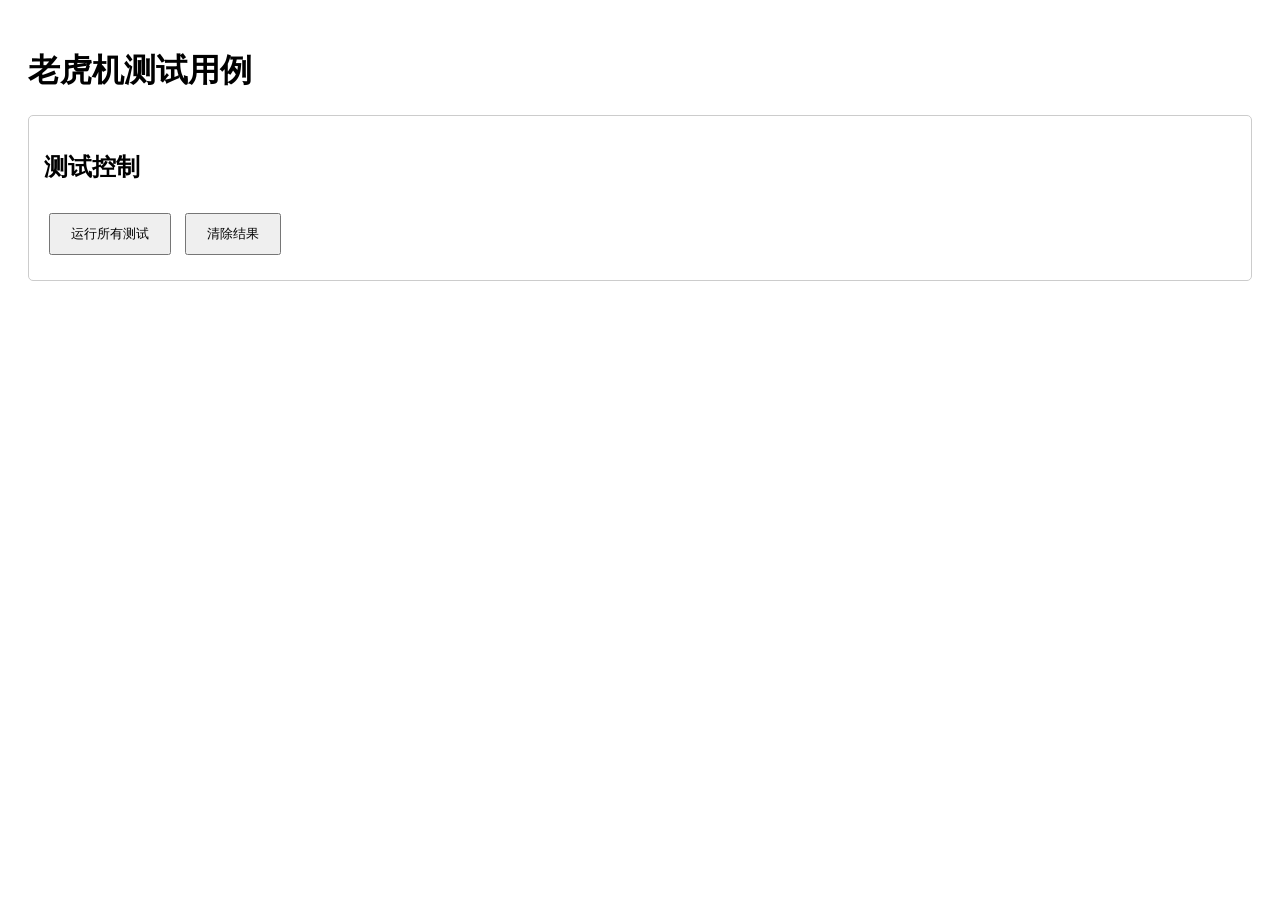
==== test.html @ eda8bd8f "测试" ====
<!DOCTYPE html>
<html lang="zh-CN">
<head>
    <meta charset="UTF-8">
    <meta name="viewport" content="width=device-width, initial-scale=1.0">
    <title>老虎机测试用例</title>
    <style>
        body { font-family: Arial, sans-serif; padding: 20px; }
        .test-section { margin: 20px 0; padding: 15px; border: 1px solid #ccc; border-radius: 5px; }
        .test-result { margin: 10px 0; padding: 10px; border-radius: 3px; }
        .pass { background-color: #d4edda; color: #155724; }
        .fail { background-color: #f8d7da; color: #721c24; }
        button { padding: 10px 20px; margin: 10px 5px; cursor: pointer; }
        #test-output { margin-top: 20px; }
    </style>
</head>
<body>
    <h1>老虎机测试用例</h1>
    
    <div class="test-section">
        <h2>测试控制</h2>
        <button onclick="runAllTests()">运行所有测试</button>
        <button onclick="clearResults()">清除结果</button>
    </div>

    <div id="test-output"></div>

    <script>
        // 测试环境模拟
        let testMoney = 0;
        let testResults = [];

        // 从原代码复制的奖励逻辑
        const reelContents = ["😂", "😍", "😅", "🤔", "😜", "🤐", "😱", "😵"];

        // 计算奖励的函数
        function calculateWin(amountMatching, symbol) {
            let winAmount = 1 + reelContents.indexOf(symbol);
            if (amountMatching == 3) winAmount *= 100;
            return winAmount;
        }

        // 测试结果显示
        function addTestResult(testName, passed, message) {
            testResults.push({ testName, passed, message });
            const output = document.getElementById('test-output');
            const resultDiv = document.createElement('div');
            resultDiv.className = `test-result ${passed ? 'pass' : 'fail'}`;
            resultDiv.innerHTML = `<strong>${testName}</strong>: ${passed ? '通过' : '失败'} - ${message}`;
            output.appendChild(resultDiv);
        }

        function clearResults() {
            testResults = [];
            document.getElementById('test-output').innerHTML = '';
        }

        // 测试用例1: 测试所有二连情况的奖励值
        function testAllDoubles() {
            console.log('测试所有二连情况...');
            let allPassed = true;
            
            reelContents.forEach((symbol, index) => {
                const expectedWin = index + 1;
                const actualWin = calculateWin(2, symbol);
                const passed = expectedWin === actualWin;
                allPassed = allPassed && passed;
                addTestResult(
                    `二连测试 - ${symbol}`,
                    passed,
                    `期望: ${expectedWin}, 实际: ${actualWin}`
                );
            });
            
            return allPassed;
        }

        // 测试用例2: 测试所有三连情况的奖励值
        function testAllTriples() {
            console.log('测试所有三连情况...');
            let allPassed = true;
            
            reelContents.forEach((symbol, index) => {
                const expectedWin = (index + 1) * 100;
                const actualWin = calculateWin(3, symbol);
                const passed = expectedWin === actualWin;
                allPassed = allPassed && passed;
                addTestResult(
                    `三连测试 - ${symbol}`,
                    passed,
                    `期望: ${expectedWin}, 实际: ${actualWin}`
                );
            });
            
            return allPassed;
        }

        // 测试用例3: 测试金额归零时能否继续旋转
        function testSpinWhenMoneyIsZero() {
            console.log('测试金额归零时旋转限制...');
            
            // 模拟startSpin函数的逻辑
            function mockStartSpin(money, spinning) {
                return !spinning && money > 0;
            }
            
            const testCases = [
                { money: 100, spinning: false, expected: true, desc: '有余额未旋转时' },
                { money: 1, spinning: false, expected: true, desc: '余额为1未旋转时' },
                { money: 0, spinning: false, expected: false, desc: '余额为0未旋转时' },
                { money: 100, spinning: true, expected: false, desc: '有余额正在旋转时' },
                { money: 0, spinning: true, expected: false, desc: '余额为0正在旋转时' }
            ];
            
            let allPassed = true;
            testCases.forEach(test => {
                const result = mockStartSpin(test.money, test.spinning);
                const passed = result === test.expected;
                allPassed = allPassed && passed;
                addTestResult(
                    `旋转限制测试 - ${test.desc}`,
                    passed,
                    `金额: ${test.money}, 旋转中: ${test.spinning}, 期望: ${test.expected}, 实际: ${result}`
                );
            });
            
            return allPassed;
        }

        // 运行所有测试
        function runAllTests() {
            clearResults();
            console.log('开始运行所有测试...');
            
            let allTestsPassed = true;
            
            allTestsPassed = testAllDoubles() && allTestsPassed;
            allTestsPassed = testAllTriples() && allTestsPassed;
            allTestsPassed = testSpinWhenMoneyIsZero() && allTestsPassed;
            
            const summary = document.createElement('div');
            summary.style.marginTop = '20px';
            summary.style.padding = '15px';
            summary.style.backgroundColor = allTestsPassed ? '#d4edda' : '#f8d7da';
            summary.style.borderRadius = '5px';
            summary.innerHTML = `<h3>测试总结: ${allTestsPassed ? '所有测试通过!' : '部分测试失败!'}</h3>
                                <p>共 ${testResults.length} 个测试用例</p>`;
            document.getElementById('test-output').appendChild(summary);
            
            console.log('测试完成!');
        }
    </script>
</body>
</html>
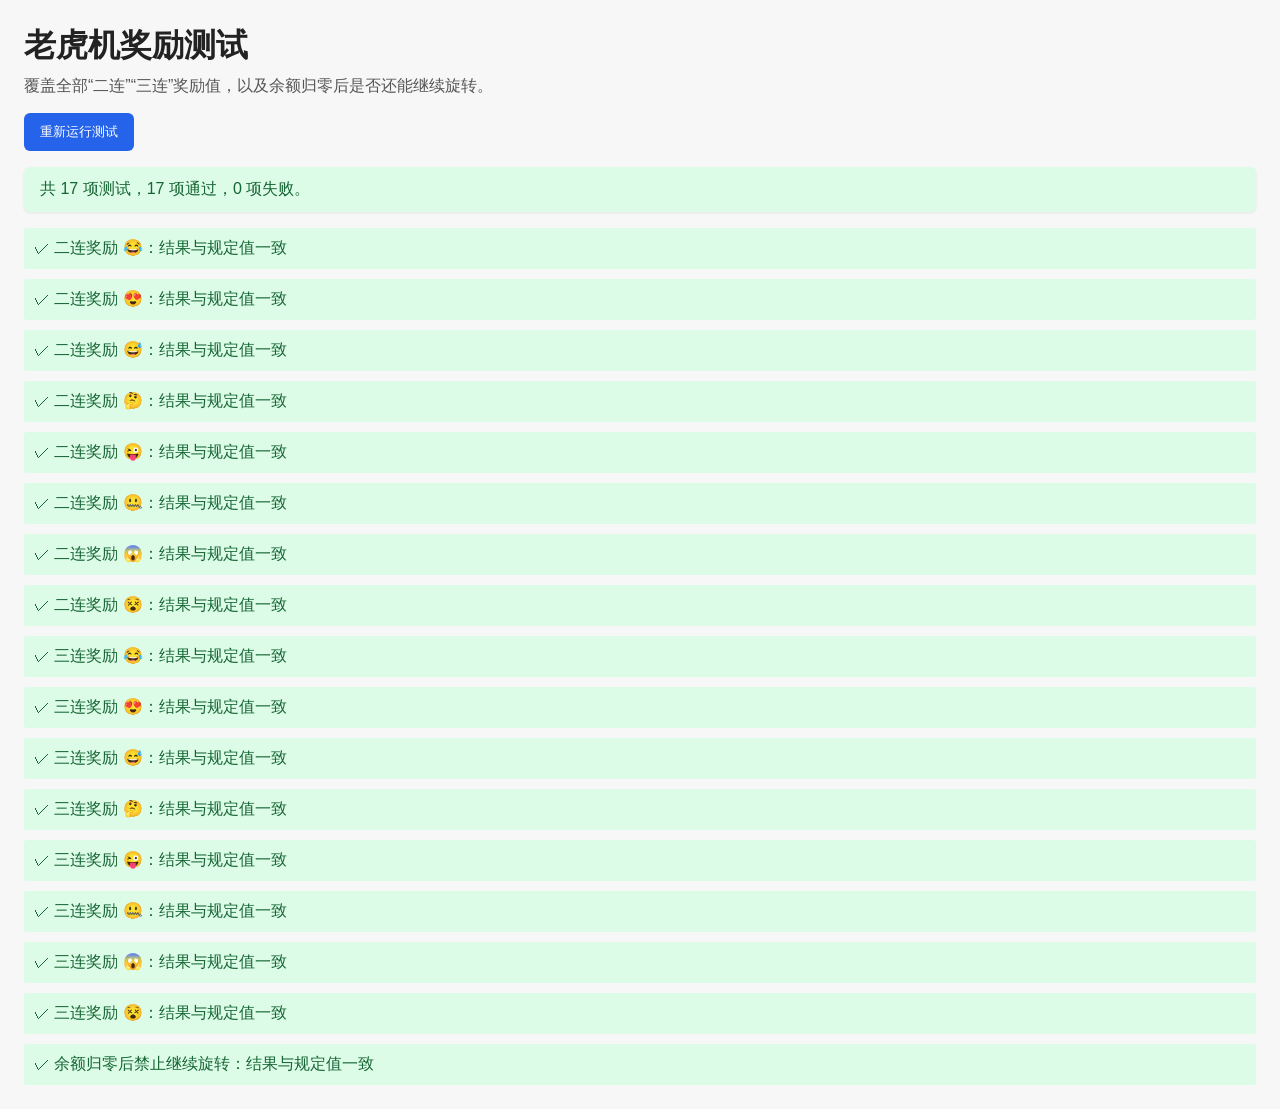
==== commit 94942f41: "测试" ====
--- a/test.html
+++ b/test.html
@@ -1,154 +1,244 @@
-<!DOCTYPE html>
+<!doctype html>
 <html lang="zh-CN">
 <head>
-    <meta charset="UTF-8">
-    <meta name="viewport" content="width=device-width, initial-scale=1.0">
-    <title>老虎机测试用例</title>
-    <style>
-        body { font-family: Arial, sans-serif; padding: 20px; }
-        .test-section { margin: 20px 0; padding: 15px; border: 1px solid #ccc; border-radius: 5px; }
-        .test-result { margin: 10px 0; padding: 10px; border-radius: 3px; }
-        .pass { background-color: #d4edda; color: #155724; }
-        .fail { background-color: #f8d7da; color: #721c24; }
-        button { padding: 10px 20px; margin: 10px 5px; cursor: pointer; }
-        #test-output { margin-top: 20px; }
-    </style>
+  <meta charset="utf-8">
+  <meta name="viewport" content="width=device-width,initial-scale=1">
+  <title>老虎机奖励测试</title>
+  <style>
+    body { font-family: Arial, sans-serif; margin: 24px; color: #222; background: #f7f7f7; }
+    h1 { margin-bottom: 8px; }
+    p { margin-top: 0; color: #555; }
+    button { padding: 10px 16px; border: 0; border-radius: 6px; background: #2563eb; color: #fff; cursor: pointer; }
+    button:hover { background: #1d4ed8; }
+    .summary { margin: 16px 0; padding: 12px 16px; border-radius: 6px; background: #fff; box-shadow: 0 1px 3px rgba(0, 0, 0, 0.08); }
+    .test-result { margin: 10px 0; padding: 10px; border-radius: 3px; }
+    .pass { background: #dcfce7; color: #166534; }
+    .fail { background: #fee2e2; color: #991b1b; }
+    .fixture { position: absolute; left: -9999px; top: 0; }
+    .reel-item.win, .prize-item.active { outline: 2px solid #2563eb; }
+  </style>
+  <script>
+    class FakeGain {
+      constructor() {
+        this.gain = {
+          setValueAtTime() {}
+        };
+      }
+
+      connect() {}
+    }
+
+    class FakeOscillator {
+      constructor() {
+        this.type = "square";
+        this.frequency = {
+          setValueAtTime() {}
+        };
+        this.onended = null;
+      }
+
+      connect() {}
+      start() {}
+      stop() {
+        if (this.onended) {
+          setTimeout(() => this.onended(), 0);
+        }
+      }
+    }
+
+    class FakeAudioContext {
+      constructor() {
+        this.currentTime = 0;
+        this.destination = {};
+      }
+
+      createGain() {
+        return new FakeGain();
+      }
+
+      createOscillator() {
+        return new FakeOscillator();
+      }
+    }
+
+    window.AudioContext = FakeAudioContext;
+    window.webkitAudioContext = FakeAudioContext;
+  </script>
 </head>
 <body>
-    <h1>老虎机测试用例</h1>
-    
-    <div class="test-section">
-        <h2>测试控制</h2>
-        <button onclick="runAllTests()">运行所有测试</button>
-        <button onclick="clearResults()">清除结果</button>
+  <h1>老虎机奖励测试</h1>
+  <p>覆盖全部“二连”“三连”奖励值，以及余额归零后是否还能继续旋转。</p>
+  <button id="rerun" type="button">重新运行测试</button>
+  <div id="summary" class="summary">等待测试开始...</div>
+  <div id="results"></div>
+
+  <div class="fixture">
+    <div class="money-container">
+      <div id="money">100</div>
+      <div class="changes"></div>
     </div>
-
-    <div id="test-output"></div>
-
-    <script>
-        // 测试环境模拟
-        let testMoney = 0;
-        let testResults = [];
-
-        // 从原代码复制的奖励逻辑
-        const reelContents = ["😂", "😍", "😅", "🤔", "😜", "🤐", "😱", "😵"];
-
-        // 计算奖励的函数
-        function calculateWin(amountMatching, symbol) {
-            let winAmount = 1 + reelContents.indexOf(symbol);
-            if (amountMatching == 3) winAmount *= 100;
-            return winAmount;
+    <div class="play-area">
+      <div class="reel-container"></div>
+      <div class="reel-container"></div>
+      <div class="reel-container"></div>
+    </div>
+    <div class="prize-table">
+      <div class="doubles"></div>
+      <div class="triples"></div>
+    </div>
+  </div>
+
+  <script src="script.js"></script>
+  <script>
+    const summaryElement = document.querySelector("#summary");
+    const resultsElement = document.querySelector("#results");
+
+    playNote = () => Promise.resolve();
+    playWinChime = () => {};
+    addToMoney = amount => {
+      updateMoney(amount);
+    };
+
+    const createReelItem = symbol => {
+      const item = document.createElement("div");
+      item.className = "reel-item active";
+      item.innerText = symbol;
+      return item;
+    };
+
+    const setMoneyValue = value => {
+      money = value;
+      document.querySelector("#money").innerText = value;
+    };
+
+    const clearRoundState = () => {
+      document.querySelector(".changes").innerHTML = "";
+      document.querySelectorAll(".prize-item.active").forEach(item => item.classList.remove("active"));
+      document.querySelectorAll(".reel-item.win").forEach(item => item.classList.remove("win"));
+      spinning = false;
+      spinningReels.length = 0;
+    };
+
+    const setMiddleRow = symbols => {
+      reelContainers.forEach((reel, reelIndex) => {
+        reel.innerHTML = "";
+        const targetSymbol = symbols[reelIndex];
+        const symbolIndex = reelContents.indexOf(targetSymbol);
+        const upperSymbol = reelContents[(symbolIndex + 1) % reelContents.length];
+        const lowerSymbol = reelContents[(symbolIndex + 2) % reelContents.length];
+        reel.append(createReelItem(upperSymbol), createReelItem(targetSymbol), createReelItem(lowerSymbol));
+      });
+    };
+
+    const currentMiddleRow = () => Array.from(reelContainers).map(reel => reel.children[1].innerText);
+
+    const activePrizeAttributes = selector => Array.from(document.querySelectorAll(`${selector} .prize-item.active`)).map(item => item.getAttribute("win-attr"));
+
+    const assert = (condition, message) => {
+      if (!condition) {
+        throw new Error(message);
+      }
+    };
+
+    const logResult = (name, passed, details) => {
+      const result = document.createElement("div");
+      result.className = `test-result ${passed ? "pass" : "fail"}`;
+      result.innerText = `${passed ? "✓" : "✗"} ${name}：${details}`;
+      resultsElement.append(result);
+    };
+
+    const runDoubleCase = (symbol, index) => {
+      clearRoundState();
+      setMoneyValue(0);
+      const otherSymbol = reelContents[(index + 1) % reelContents.length];
+      setMiddleRow([symbol, symbol, otherSymbol]);
+      findWins();
+
+      const expectedReward = index + 1;
+      const activeDoubles = activePrizeAttributes(".doubles");
+
+      assert(money === expectedReward, `奖励应为 ${expectedReward}，实际为 ${money}`);
+      assert(document.querySelectorAll(".reel-item.win").length === 2, "二连时应只有 2 个中奖格子高亮");
+      assert(activeDoubles.length === 1, "二连奖表应只高亮 1 项");
+      assert(activeDoubles[0] === `${symbol}${symbol}`, "二连高亮奖项与中奖符号不一致");
+      assert(activePrizeAttributes(".triples").length === 0, "二连时不应高亮三连奖项");
+    };
+
+    const runTripleCase = (symbol, index) => {
+      clearRoundState();
+      setMoneyValue(0);
+      setMiddleRow([symbol, symbol, symbol]);
+      findWins();
+
+      const expectedReward = (index + 1) * 100;
+      const activeTriples = activePrizeAttributes(".triples");
+
+      assert(money === expectedReward, `奖励应为 ${expectedReward}，实际为 ${money}`);
+      assert(document.querySelectorAll(".reel-item.win").length === 3, "三连时应有 3 个中奖格子高亮");
+      assert(activeTriples.length === 1, "三连奖表应只高亮 1 项");
+      assert(activeTriples[0] === `${symbol}${symbol}${symbol}`, "三连高亮奖项与中奖符号不一致");
+      assert(activePrizeAttributes(".doubles").length === 0, "三连时不应高亮二连奖项");
+    };
+
+    const runZeroMoneySpinCase = () => {
+      clearRoundState();
+      setMoneyValue(0);
+      setMiddleRow([reelContents[0], reelContents[1], reelContents[2]]);
+      const beforeRow = JSON.stringify(currentMiddleRow());
+      const beforeChanges = document.querySelector(".changes").children.length;
+
+      startSpin();
+
+      assert(money === 0, `余额为 0 时不应扣费，实际余额为 ${money}`);
+      assert(spinning === false, "余额为 0 时不应进入旋转状态");
+      assert(spinningReels.length === 0, "余额为 0 时不应登记任何旋转中的滚轮");
+      assert(JSON.stringify(currentMiddleRow()) === beforeRow, "余额为 0 时滚轮内容不应变化");
+      assert(document.querySelector(".changes").children.length === beforeChanges, "余额为 0 时不应新增扣费记录");
+    };
+
+    const runTests = () => {
+      resultsElement.innerHTML = "";
+      let passed = 0;
+      let failed = 0;
+
+      const testCases = [];
+
+      reelContents.forEach((symbol, index) => {
+        testCases.push({
+          name: `二连奖励 ${symbol}`,
+          execute: () => runDoubleCase(symbol, index)
+        });
+      });
+
+      reelContents.forEach((symbol, index) => {
+        testCases.push({
+          name: `三连奖励 ${symbol}`,
+          execute: () => runTripleCase(symbol, index)
+        });
+      });
+
+      testCases.push({
+        name: "余额归零后禁止继续旋转",
+        execute: runZeroMoneySpinCase
+      });
+
+      testCases.forEach(testCase => {
+        try {
+          testCase.execute();
+          passed += 1;
+          logResult(testCase.name, true, "结果与规定值一致");
+        } catch (error) {
+          failed += 1;
+          logResult(testCase.name, false, error.message);
         }
-
-        // 测试结果显示
-        function addTestResult(testName, passed, message) {
-            testResults.push({ testName, passed, message });
-            const output = document.getElementById('test-output');
-            const resultDiv = document.createElement('div');
-            resultDiv.className = `test-result ${passed ? 'pass' : 'fail'}`;
-            resultDiv.innerHTML = `<strong>${testName}</strong>: ${passed ? '通过' : '失败'} - ${message}`;
-            output.appendChild(resultDiv);
-        }
-
-        function clearResults() {
-            testResults = [];
-            document.getElementById('test-output').innerHTML = '';
-        }
-
-        // 测试用例1: 测试所有二连情况的奖励值
-        function testAllDoubles() {
-            console.log('测试所有二连情况...');
-            let allPassed = true;
-            
-            reelContents.forEach((symbol, index) => {
-                const expectedWin = index + 1;
-                const actualWin = calculateWin(2, symbol);
-                const passed = expectedWin === actualWin;
-                allPassed = allPassed && passed;
-                addTestResult(
-                    `二连测试 - ${symbol}`,
-                    passed,
-                    `期望: ${expectedWin}, 实际: ${actualWin}`
-                );
-            });
-            
-            return allPassed;
-        }
-
-        // 测试用例2: 测试所有三连情况的奖励值
-        function testAllTriples() {
-            console.log('测试所有三连情况...');
-            let allPassed = true;
-            
-            reelContents.forEach((symbol, index) => {
-                const expectedWin = (index + 1) * 100;
-                const actualWin = calculateWin(3, symbol);
-                const passed = expectedWin === actualWin;
-                allPassed = allPassed && passed;
-                addTestResult(
-                    `三连测试 - ${symbol}`,
-                    passed,
-                    `期望: ${expectedWin}, 实际: ${actualWin}`
-                );
-            });
-            
-            return allPassed;
-        }
-
-        // 测试用例3: 测试金额归零时能否继续旋转
-        function testSpinWhenMoneyIsZero() {
-            console.log('测试金额归零时旋转限制...');
-            
-            // 模拟startSpin函数的逻辑
-            function mockStartSpin(money, spinning) {
-                return !spinning && money > 0;
-            }
-            
-            const testCases = [
-                { money: 100, spinning: false, expected: true, desc: '有余额未旋转时' },
-                { money: 1, spinning: false, expected: true, desc: '余额为1未旋转时' },
-                { money: 0, spinning: false, expected: false, desc: '余额为0未旋转时' },
-                { money: 100, spinning: true, expected: false, desc: '有余额正在旋转时' },
-                { money: 0, spinning: true, expected: false, desc: '余额为0正在旋转时' }
-            ];
-            
-            let allPassed = true;
-            testCases.forEach(test => {
-                const result = mockStartSpin(test.money, test.spinning);
-                const passed = result === test.expected;
-                allPassed = allPassed && passed;
-                addTestResult(
-                    `旋转限制测试 - ${test.desc}`,
-                    passed,
-                    `金额: ${test.money}, 旋转中: ${test.spinning}, 期望: ${test.expected}, 实际: ${result}`
-                );
-            });
-            
-            return allPassed;
-        }
-
-        // 运行所有测试
-        function runAllTests() {
-            clearResults();
-            console.log('开始运行所有测试...');
-            
-            let allTestsPassed = true;
-            
-            allTestsPassed = testAllDoubles() && allTestsPassed;
-            allTestsPassed = testAllTriples() && allTestsPassed;
-            allTestsPassed = testSpinWhenMoneyIsZero() && allTestsPassed;
-            
-            const summary = document.createElement('div');
-            summary.style.marginTop = '20px';
-            summary.style.padding = '15px';
-            summary.style.backgroundColor = allTestsPassed ? '#d4edda' : '#f8d7da';
-            summary.style.borderRadius = '5px';
-            summary.innerHTML = `<h3>测试总结: ${allTestsPassed ? '所有测试通过!' : '部分测试失败!'}</h3>
-                                <p>共 ${testResults.length} 个测试用例</p>`;
-            document.getElementById('test-output').appendChild(summary);
-            
-            console.log('测试完成!');
-        }
-    </script>
+      });
+
+      summaryElement.innerText = `共 ${testCases.length} 项测试，${passed} 项通过，${failed} 项失败。`;
+      summaryElement.className = `summary ${failed === 0 ? "pass" : "fail"}`;
+    };
+
+    document.querySelector("#rerun").addEventListener("click", runTests);
+    runTests();
+  </script>
 </body>
 </html>
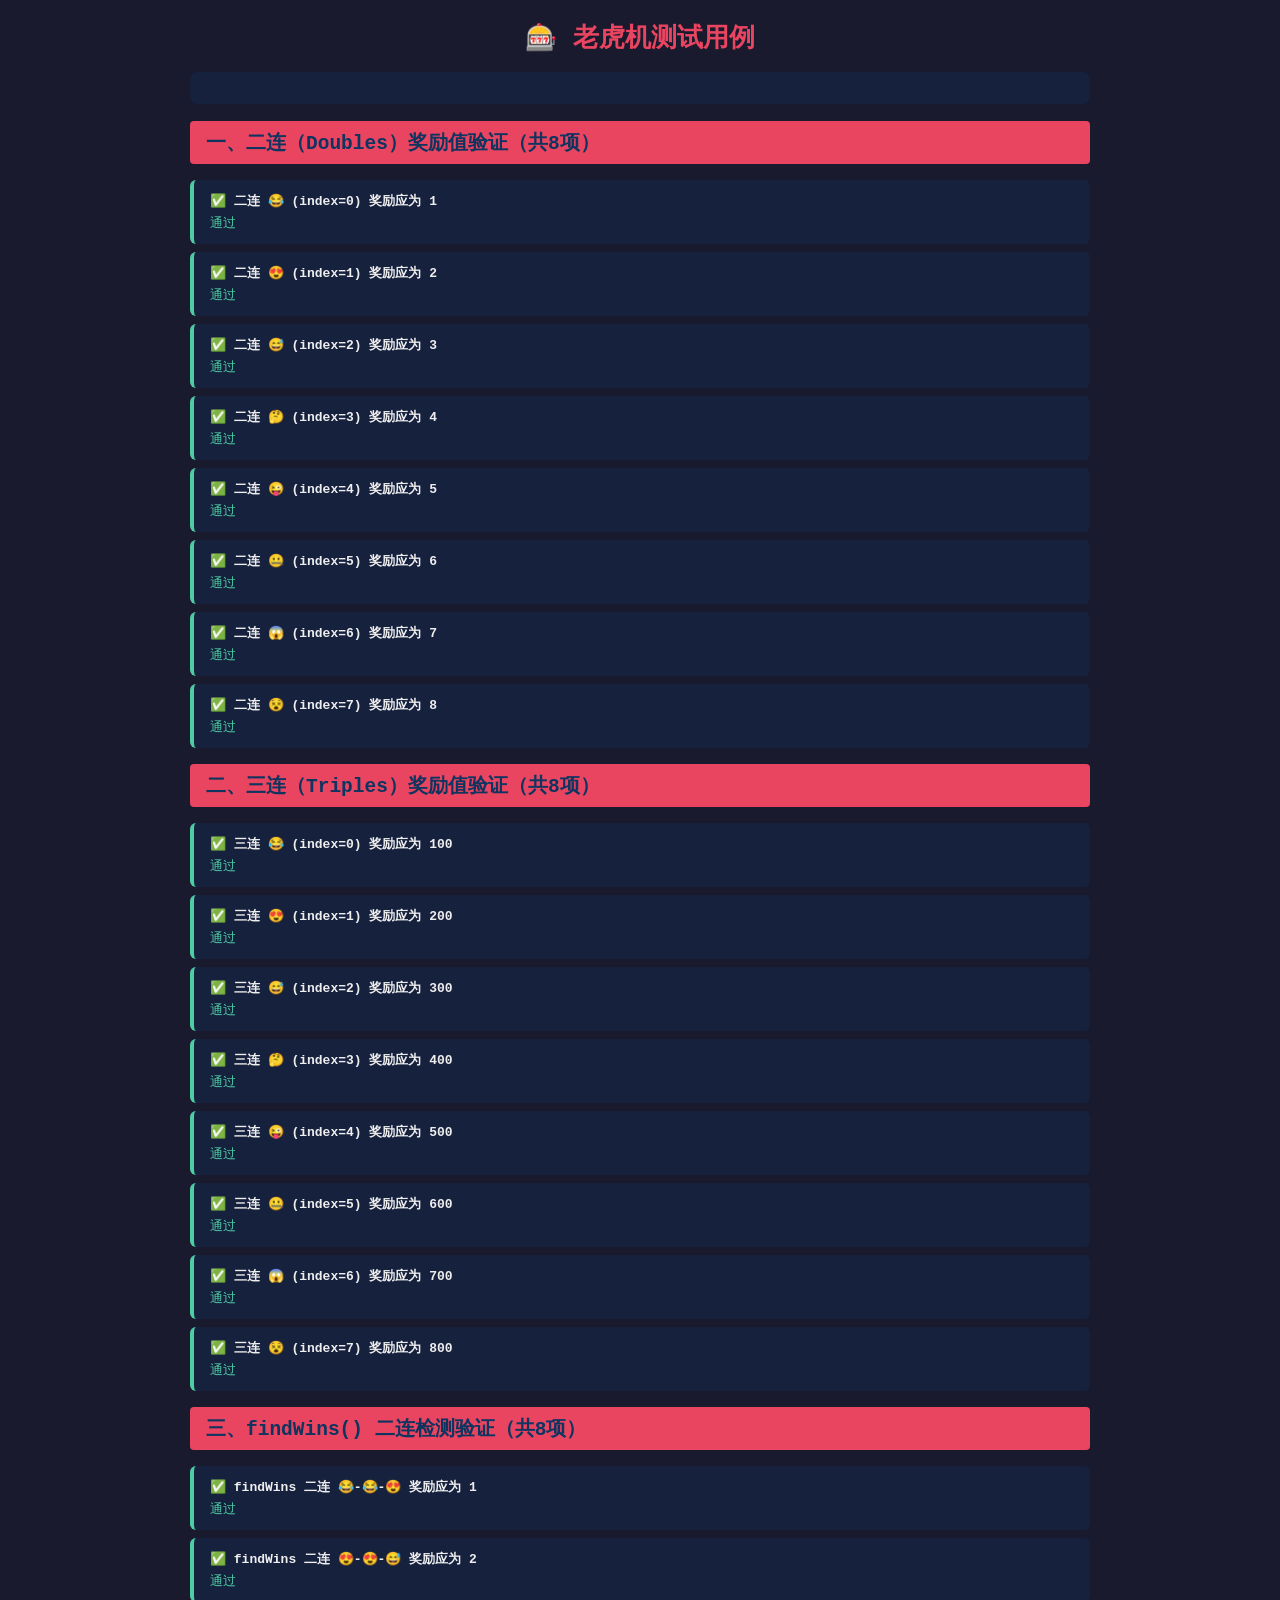
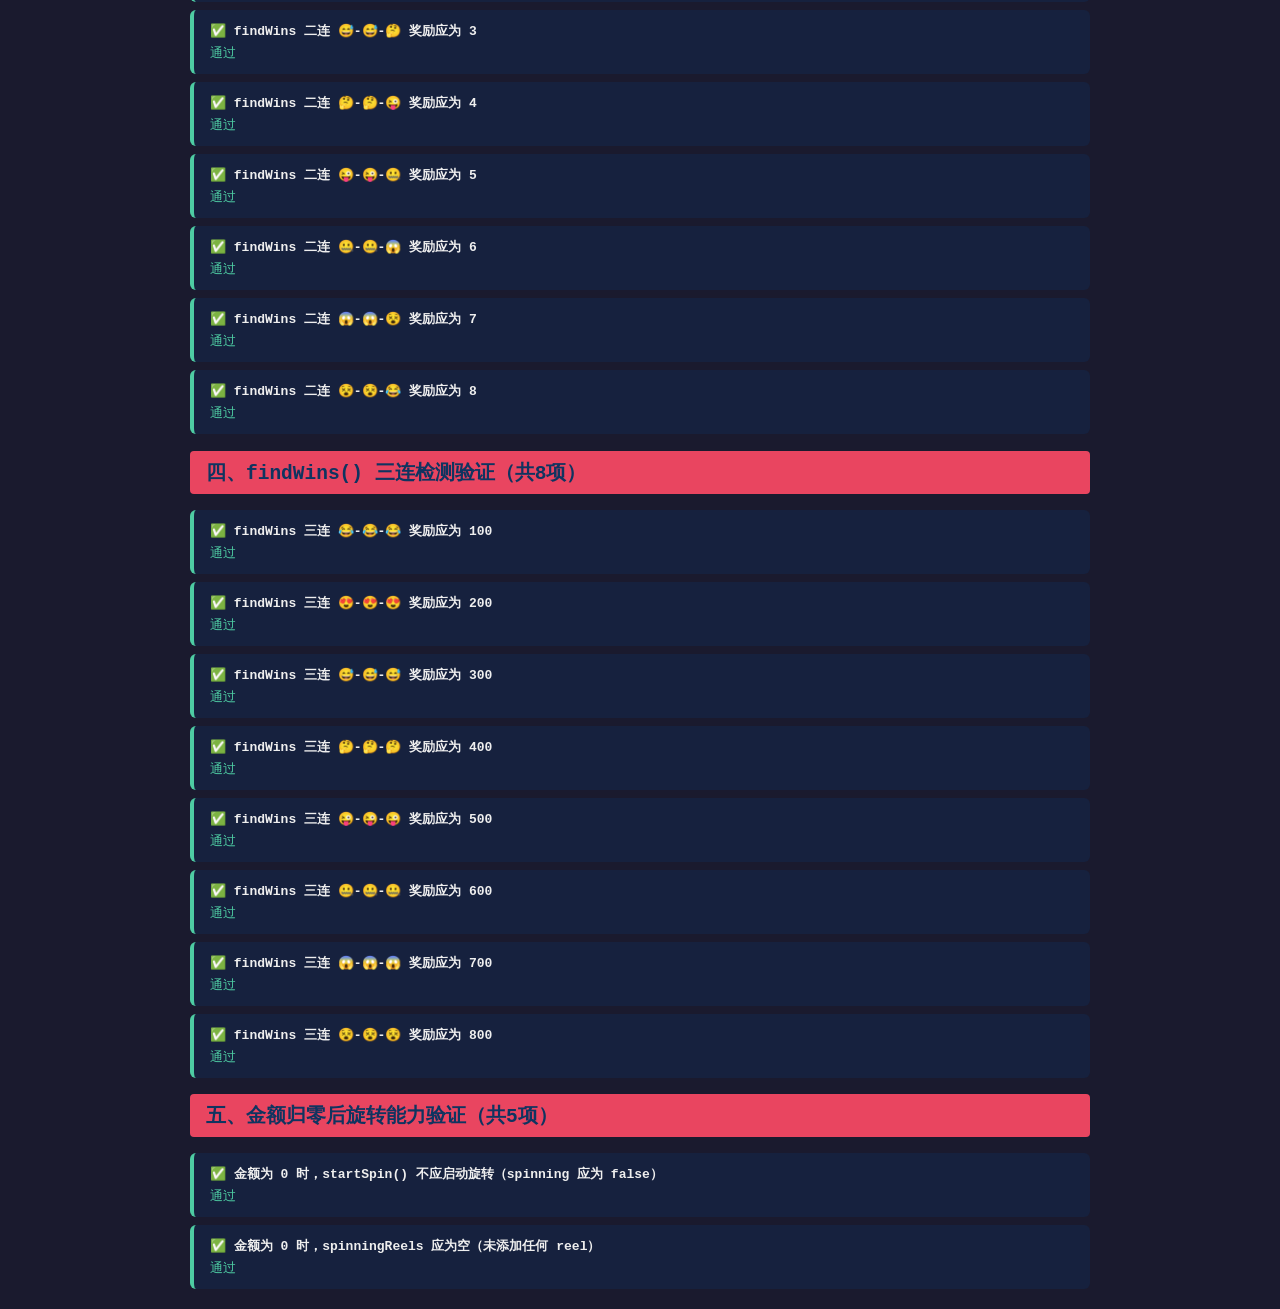
==== commit aceac5d6: "test" ====
--- a/test.html
+++ b/test.html
@@ -3,242 +3,348 @@
 <head>
   <meta charset="utf-8">
   <meta name="viewport" content="width=device-width,initial-scale=1">
-  <title>老虎机奖励测试</title>
+  <title>老虎机测试用例</title>
   <style>
-    body { font-family: Arial, sans-serif; margin: 24px; color: #222; background: #f7f7f7; }
-    h1 { margin-bottom: 8px; }
-    p { margin-top: 0; color: #555; }
-    button { padding: 10px 16px; border: 0; border-radius: 6px; background: #2563eb; color: #fff; cursor: pointer; }
-    button:hover { background: #1d4ed8; }
-    .summary { margin: 16px 0; padding: 12px 16px; border-radius: 6px; background: #fff; box-shadow: 0 1px 3px rgba(0, 0, 0, 0.08); }
-    .test-result { margin: 10px 0; padding: 10px; border-radius: 3px; }
-    .pass { background: #dcfce7; color: #166534; }
-    .fail { background: #fee2e2; color: #991b1b; }
-    .fixture { position: absolute; left: -9999px; top: 0; }
-    .reel-item.win, .prize-item.active { outline: 2px solid #2563eb; }
+    body { font-family: monospace; max-width: 900px; margin: 20px auto; padding: 0 20px; background: #1a1a2e; color: #eee; }
+    h1 { color: #e94560; text-align: center; }
+    h2 { color: #0f3460; background: #e94560; padding: 8px 16px; border-radius: 4px; }
+    .summary { background: #16213e; padding: 16px; border-radius: 8px; margin: 16px 0; }
+    .summary .pass { color: #4ecca3; }
+    .summary .fail { color: #e94560; }
+    .test-case { background: #16213e; margin: 8px 0; padding: 12px 16px; border-radius: 6px; border-left: 4px solid #555; }
+    .test-case.pass { border-left-color: #4ecca3; }
+    .test-case.fail { border-left-color: #e94560; }
+    .test-case .name { font-weight: bold; }
+    .test-case .result { margin-top: 4px; }
+    .test-case .pass-text { color: #4ecca3; }
+    .test-case .fail-text { color: #e94560; }
+    .test-case .detail { color: #aaa; font-size: 0.9em; margin-top: 4px; }
+    table { width: 100%; border-collapse: collapse; margin: 12px 0; }
+    th, td { border: 1px solid #333; padding: 8px 12px; text-align: center; }
+    th { background: #0f3460; }
+    td.pass-cell { background: #1a3a2a; }
+    td.fail-cell { background: #3a1a1a; }
+    .hidden { display: none; }
+    pre { background: #0f3460; padding: 12px; border-radius: 4px; overflow-x: auto; white-space: pre-wrap; }
   </style>
-  <script>
-    class FakeGain {
-      constructor() {
-        this.gain = {
-          setValueAtTime() {}
-        };
-      }
-
-      connect() {}
-    }
-
-    class FakeOscillator {
-      constructor() {
-        this.type = "square";
-        this.frequency = {
-          setValueAtTime() {}
-        };
-        this.onended = null;
-      }
-
-      connect() {}
-      start() {}
-      stop() {
-        if (this.onended) {
-          setTimeout(() => this.onended(), 0);
-        }
-      }
-    }
-
-    class FakeAudioContext {
-      constructor() {
-        this.currentTime = 0;
-        this.destination = {};
-      }
-
-      createGain() {
-        return new FakeGain();
-      }
-
-      createOscillator() {
-        return new FakeOscillator();
-      }
-    }
-
-    window.AudioContext = FakeAudioContext;
-    window.webkitAudioContext = FakeAudioContext;
-  </script>
 </head>
 <body>
-  <h1>老虎机奖励测试</h1>
-  <p>覆盖全部“二连”“三连”奖励值，以及余额归零后是否还能继续旋转。</p>
-  <button id="rerun" type="button">重新运行测试</button>
-  <div id="summary" class="summary">等待测试开始...</div>
-  <div id="results"></div>
-
-  <div class="fixture">
-    <div class="money-container">
-      <div id="money">100</div>
-      <div class="changes"></div>
-    </div>
+
+<h1>🎰 老虎机测试用例</h1>
+
+<div class="summary" id="summary"></div>
+
+<div id="results"></div>
+
+<div class="hidden" id="game-dom">
+  <div class="container">
+    <div id="money">100</div>
+    <div class="changes"></div>
     <div class="play-area">
       <div class="reel-container"></div>
       <div class="reel-container"></div>
       <div class="reel-container"></div>
     </div>
-    <div class="prize-table">
-      <div class="doubles"></div>
-      <div class="triples"></div>
+    <div class="info">
+      <div class="prize-table">
+        <div class="doubles"></div>
+        <div class="triples"></div>
+      </div>
     </div>
   </div>
-
-  <script src="script.js"></script>
-  <script>
-    const summaryElement = document.querySelector("#summary");
-    const resultsElement = document.querySelector("#results");
-
-    playNote = () => Promise.resolve();
-    playWinChime = () => {};
-    addToMoney = amount => {
-      updateMoney(amount);
-    };
-
-    const createReelItem = symbol => {
-      const item = document.createElement("div");
-      item.className = "reel-item active";
-      item.innerText = symbol;
-      return item;
-    };
-
-    const setMoneyValue = value => {
-      money = value;
-      document.querySelector("#money").innerText = value;
-    };
-
-    const clearRoundState = () => {
-      document.querySelector(".changes").innerHTML = "";
-      document.querySelectorAll(".prize-item.active").forEach(item => item.classList.remove("active"));
-      document.querySelectorAll(".reel-item.win").forEach(item => item.classList.remove("win"));
-      spinning = false;
-      spinningReels.length = 0;
-    };
-
-    const setMiddleRow = symbols => {
-      reelContainers.forEach((reel, reelIndex) => {
-        reel.innerHTML = "";
-        const targetSymbol = symbols[reelIndex];
-        const symbolIndex = reelContents.indexOf(targetSymbol);
-        const upperSymbol = reelContents[(symbolIndex + 1) % reelContents.length];
-        const lowerSymbol = reelContents[(symbolIndex + 2) % reelContents.length];
-        reel.append(createReelItem(upperSymbol), createReelItem(targetSymbol), createReelItem(lowerSymbol));
-      });
-    };
-
-    const currentMiddleRow = () => Array.from(reelContainers).map(reel => reel.children[1].innerText);
-
-    const activePrizeAttributes = selector => Array.from(document.querySelectorAll(`${selector} .prize-item.active`)).map(item => item.getAttribute("win-attr"));
-
-    const assert = (condition, message) => {
-      if (!condition) {
-        throw new Error(message);
+</div>
+
+<script src="script.js"></script>
+<script>
+(function() {
+  let totalTests = 0;
+  let passedTests = 0;
+  let failedTests = 0;
+  let resultsContainer = document.getElementById("results");
+
+  function assert(condition, testName, detail) {
+    totalTests++;
+    let pass = !!condition;
+    if (pass) passedTests++;
+    else failedTests++;
+
+    let div = document.createElement("div");
+    div.className = "test-case " + (pass ? "pass" : "fail");
+    div.innerHTML =
+      '<div class="name">' + (pass ? "✅ " : "❌ ") + testName + "</div>" +
+      '<div class="result ' + (pass ? "pass-text" : "fail-text") + '">' +
+        (pass ? "通过" : "失败") +
+      "</div>" +
+      (detail ? '<div class="detail">' + detail + "</div>" : "");
+    resultsContainer.appendChild(div);
+  }
+
+  function assertEqual(actual, expected, testName) {
+    let pass = actual === expected;
+    let detail = pass ? "" : "期望: " + expected + ", 实际: " + actual;
+    assert(pass, testName, detail);
+  }
+
+  function updateSummary() {
+    let summary = document.getElementById("summary");
+    let allPass = failedTests === 0;
+    summary.innerHTML =
+      '<div>总计: <b>' + totalTests + "</b> 个测试用例</div>" +
+      '<div class="pass">通过: <b>' + passedTests + "</b></div>" +
+      '<div class="fail">失败: <b>' + failedTests + "</b></div>" +
+      '<div style="margin-top:8px;font-size:1.2em;">' +
+        (allPass ? '<span class="pass">🎉 全部测试通过!</span>' : '<span class="fail">⚠️ 存在失败用例</span>') +
+      "</div>";
+  }
+
+  // ============================================================
+  // 准备工作：保存原始 addToMoney，替换为同步版本
+  // ============================================================
+  let originalAddToMoney = addToMoney;
+  addToMoney = function(amount, speed) {
+    updateMoney(amount);
+  };
+
+  let reelContents = ["😂", "😍", "😅", "🤔", "😜", "🤐", "😱", "😵"];
+
+  // ============================================================
+  // 第一部分：验证所有二连（Doubles）奖励值
+  // ============================================================
+  let h2_1 = document.createElement("h2");
+  h2_1.textContent = "一、二连（Doubles）奖励值验证（共8项）";
+  resultsContainer.appendChild(h2_1);
+
+  reelContents.forEach((symbol, index) => {
+    let expectedWin = 1 + index;
+
+    money = 100;
+    win(2, symbol);
+    let actualWin = money - 100;
+
+    assertEqual(
+      actualWin,
+      expectedWin,
+      "二连 " + symbol + " (index=" + index + ") 奖励应为 " + expectedWin
+    );
+  });
+
+  // ============================================================
+  // 第二部分：验证所有三连（Triples）奖励值
+  // ============================================================
+  let h2_2 = document.createElement("h2");
+  h2_2.textContent = "二、三连（Triples）奖励值验证（共8项）";
+  resultsContainer.appendChild(h2_2);
+
+  reelContents.forEach((symbol, index) => {
+    let expectedWin = (1 + index) * 100;
+
+    money = 100;
+    win(3, symbol);
+    let actualWin = money - 100;
+
+    assertEqual(
+      actualWin,
+      expectedWin,
+      "三连 " + symbol + " (index=" + index + ") 奖励应为 " + expectedWin
+    );
+  });
+
+  // ============================================================
+  // 第三部分：验证 findWins() 对二连的检测
+  // ============================================================
+  let h2_3 = document.createElement("h2");
+  h2_3.textContent = "三、findWins() 二连检测验证（共8项）";
+  resultsContainer.appendChild(h2_3);
+
+  function setReelSymbols(s1, s2, s3) {
+    reelContainers.forEach(rc => {
+      while (rc.children.length > 0) {
+        rc.removeChild(rc.lastElementChild);
       }
-    };
-
-    const logResult = (name, passed, details) => {
-      const result = document.createElement("div");
-      result.className = `test-result ${passed ? "pass" : "fail"}`;
-      result.innerText = `${passed ? "✓" : "✗"} ${name}：${details}`;
-      resultsElement.append(result);
-    };
-
-    const runDoubleCase = (symbol, index) => {
-      clearRoundState();
-      setMoneyValue(0);
-      const otherSymbol = reelContents[(index + 1) % reelContents.length];
-      setMiddleRow([symbol, symbol, otherSymbol]);
-      findWins();
-
-      const expectedReward = index + 1;
-      const activeDoubles = activePrizeAttributes(".doubles");
-
-      assert(money === expectedReward, `奖励应为 ${expectedReward}，实际为 ${money}`);
-      assert(document.querySelectorAll(".reel-item.win").length === 2, "二连时应只有 2 个中奖格子高亮");
-      assert(activeDoubles.length === 1, "二连奖表应只高亮 1 项");
-      assert(activeDoubles[0] === `${symbol}${symbol}`, "二连高亮奖项与中奖符号不一致");
-      assert(activePrizeAttributes(".triples").length === 0, "二连时不应高亮三连奖项");
-    };
-
-    const runTripleCase = (symbol, index) => {
-      clearRoundState();
-      setMoneyValue(0);
-      setMiddleRow([symbol, symbol, symbol]);
-      findWins();
-
-      const expectedReward = (index + 1) * 100;
-      const activeTriples = activePrizeAttributes(".triples");
-
-      assert(money === expectedReward, `奖励应为 ${expectedReward}，实际为 ${money}`);
-      assert(document.querySelectorAll(".reel-item.win").length === 3, "三连时应有 3 个中奖格子高亮");
-      assert(activeTriples.length === 1, "三连奖表应只高亮 1 项");
-      assert(activeTriples[0] === `${symbol}${symbol}${symbol}`, "三连高亮奖项与中奖符号不一致");
-      assert(activePrizeAttributes(".doubles").length === 0, "三连时不应高亮二连奖项");
-    };
-
-    const runZeroMoneySpinCase = () => {
-      clearRoundState();
-      setMoneyValue(0);
-      setMiddleRow([reelContents[0], reelContents[1], reelContents[2]]);
-      const beforeRow = JSON.stringify(currentMiddleRow());
-      const beforeChanges = document.querySelector(".changes").children.length;
-
-      startSpin();
-
-      assert(money === 0, `余额为 0 时不应扣费，实际余额为 ${money}`);
-      assert(spinning === false, "余额为 0 时不应进入旋转状态");
-      assert(spinningReels.length === 0, "余额为 0 时不应登记任何旋转中的滚轮");
-      assert(JSON.stringify(currentMiddleRow()) === beforeRow, "余额为 0 时滚轮内容不应变化");
-      assert(document.querySelector(".changes").children.length === beforeChanges, "余额为 0 时不应新增扣费记录");
-    };
-
-    const runTests = () => {
-      resultsElement.innerHTML = "";
-      let passed = 0;
-      let failed = 0;
-
-      const testCases = [];
-
-      reelContents.forEach((symbol, index) => {
-        testCases.push({
-          name: `二连奖励 ${symbol}`,
-          execute: () => runDoubleCase(symbol, index)
-        });
-      });
-
-      reelContents.forEach((symbol, index) => {
-        testCases.push({
-          name: `三连奖励 ${symbol}`,
-          execute: () => runTripleCase(symbol, index)
-        });
-      });
-
-      testCases.push({
-        name: "余额归零后禁止继续旋转",
-        execute: runZeroMoneySpinCase
-      });
-
-      testCases.forEach(testCase => {
-        try {
-          testCase.execute();
-          passed += 1;
-          logResult(testCase.name, true, "结果与规定值一致");
-        } catch (error) {
-          failed += 1;
-          logResult(testCase.name, false, error.message);
+    });
+
+    [s1, s2, s3].forEach((symbol, reelIdx) => {
+      let reel = reelContainers[reelIdx];
+      for (let i = 0; i < 3; i++) {
+        let item = document.createElement("div");
+        item.className = "reel-item";
+        if (i === 1) {
+          item.innerText = symbol;
+        } else {
+          let otherSymbols = reelContents.filter(s => s !== symbol);
+          item.innerText = otherSymbols[Math.floor(Math.random() * otherSymbols.length)];
         }
-      });
-
-      summaryElement.innerText = `共 ${testCases.length} 项测试，${passed} 项通过，${failed} 项失败。`;
-      summaryElement.className = `summary ${failed === 0 ? "pass" : "fail"}`;
-    };
-
-    document.querySelector("#rerun").addEventListener("click", runTests);
-    runTests();
-  </script>
+        reel.appendChild(item);
+      }
+    });
+  }
+
+  reelContents.forEach((symbol, index) => {
+    let expectedWin = 1 + index;
+    let otherSymbol = reelContents[(index + 1) % reelContents.length];
+    setReelSymbols(symbol, symbol, otherSymbol);
+
+    money = 100;
+    findWins();
+    let actualWin = money - 100;
+
+    assertEqual(
+      actualWin,
+      expectedWin,
+      "findWins 二连 " + symbol + "-" + symbol + "-" + otherSymbol + " 奖励应为 " + expectedWin
+    );
+  });
+
+  // ============================================================
+  // 第四部分：验证 findWins() 对三连的检测
+  // ============================================================
+  let h2_4 = document.createElement("h2");
+  h2_4.textContent = "四、findWins() 三连检测验证（共8项）";
+  resultsContainer.appendChild(h2_4);
+
+  reelContents.forEach((symbol, index) => {
+    let expectedWin = (1 + index) * 100;
+
+    setReelSymbols(symbol, symbol, symbol);
+
+    money = 100;
+    findWins();
+    let actualWin = money - 100;
+
+    assertEqual(
+      actualWin,
+      expectedWin,
+      "findWins 三连 " + symbol + "-" + symbol + "-" + symbol + " 奖励应为 " + expectedWin
+    );
+  });
+
+  // ============================================================
+  // 第五部分：验证金额归零后能否继续旋转
+  // ============================================================
+  let h2_5 = document.createElement("h2");
+  h2_5.textContent = "五、金额归零后旋转能力验证（共5项）";
+  resultsContainer.appendChild(h2_5);
+
+  // 测试1：money = 0 时，startSpin() 不应启动旋转
+  money = 0;
+  spinning = false;
+  spinningReels = [];
+  startSpin();
+  assert(
+    !spinning,
+    "金额为 0 时，startSpin() 不应启动旋转（spinning 应为 false）"
+  );
+  assert(
+    spinningReels.length === 0,
+    "金额为 0 时，spinningReels 应为空（未添加任何 reel）"
+  );
+
+  // 测试2：money = 1 时，startSpin() 应正常启动旋转
+  money = 1;
+  spinning = false;
+  spinningReels = [];
+  startSpin();
+  assert(
+    spinning,
+    "金额为 1 时，startSpin() 应正常启动旋转（spinning 应为 true）"
+  );
+  assert(
+    spinningReels.length > 0,
+    "金额为 1 时，spinningReels 应包含待旋转的 reel"
+  );
+
+  // 测试3：money = -1（负数）时，startSpin() 不应启动旋转
+  money = -1;
+  spinning = false;
+  spinningReels = [];
+  startSpin();
+  assert(
+    !spinning,
+    "金额为负数时，startSpin() 不应启动旋转（spinning 应为 false）"
+  );
+
+  // ============================================================
+  // 第六部分：奖励汇总表
+  // ============================================================
+  let h2_6 = document.createElement("h2");
+  h2_6.textContent = "六、奖励规则汇总表";
+  resultsContainer.appendChild(h2_6);
+
+  let table = document.createElement("table");
+  table.innerHTML =
+    "<thead><tr>" +
+      "<th>符号</th><th>Index</th>" +
+      "<th>二连奖励</th><th>二连测试</th>" +
+      "<th>三连奖励</th><th>三连测试</th>" +
+    "</tr></thead><tbody></tbody>";
+  let tbody = table.querySelector("tbody");
+
+  reelContents.forEach((symbol, index) => {
+    let doubleExpected = 1 + index;
+    let tripleExpected = (1 + index) * 100;
+
+    money = 100;
+    win(2, symbol);
+    let doubleActual = money - 100;
+    let doublePass = doubleActual === doubleExpected;
+
+    money = 100;
+    win(3, symbol);
+    let tripleActual = money - 100;
+    let triplePass = tripleActual === tripleExpected;
+
+    let row = document.createElement("tr");
+    row.innerHTML =
+      "<td>" + symbol + "</td>" +
+      "<td>" + index + "</td>" +
+      "<td>" + doubleExpected + "</td>" +
+      '<td class="' + (doublePass ? "pass-cell" : "fail-cell") + '">' +
+        (doublePass ? "✅ " + doubleActual : "❌ " + doubleActual) +
+      "</td>" +
+      "<td>" + tripleExpected + "</td>" +
+      '<td class="' + (triplePass ? "pass-cell" : "fail-cell") + '">' +
+        (triplePass ? "✅ " + tripleActual : "❌ " + tripleActual) +
+      "</td>";
+    tbody.appendChild(row);
+  });
+
+  resultsContainer.appendChild(table);
+
+  // ============================================================
+  // 第七部分：金额归零行为分析
+  // ============================================================
+  let h2_7 = document.createElement("h2");
+  h2_7.textContent = "七、金额归零行为分析";
+  resultsContainer.appendChild(h2_7);
+
+  let analysisDiv = document.createElement("div");
+  analysisDiv.style.cssText = "background:#16213e;padding:16px;border-radius:8px;margin:8px 0;line-height:1.8;";
+  analysisDiv.innerHTML =
+    "<p>📋 <b>代码分析：</b><code>startSpin()</code> 函数（script.js 第 32 行）包含条件判断：</p>" +
+    "<pre>if (!spinning &amp;&amp; money &gt; 0) {\n" +
+    "  // ... 执行旋转逻辑\n" +
+    "}</pre>" +
+    "<p>🔴 <b>结论：</b>当 <code>money === 0</code> 时，条件 <code>money &gt; 0</code> 为 <code>false</code>，" +
+    "玩家<b>无法</b>继续旋转老虎机。金额归零即游戏结束。</p>" +
+    "<p>💡 <b>建议：</b>如果产品需求允许金额为 0 时继续游戏（例如每日免费旋转），" +
+    "可以将条件改为 <code>money &gt;= 0</code> 或移除金额检查，改为其他限制机制。</p>";
+  resultsContainer.appendChild(analysisDiv);
+
+  // ============================================================
+  // 恢复原始 addToMoney
+  // ============================================================
+  addToMoney = originalAddToMoney;
+
+  // ============================================================
+  // 最终汇总
+  // ============================================================
+  updateSummary();
+
+  money = 100;
+  spinning = false;
+  spinningReels = [];
+})();
+</script>
+
 </body>
-</html>
+</html>
